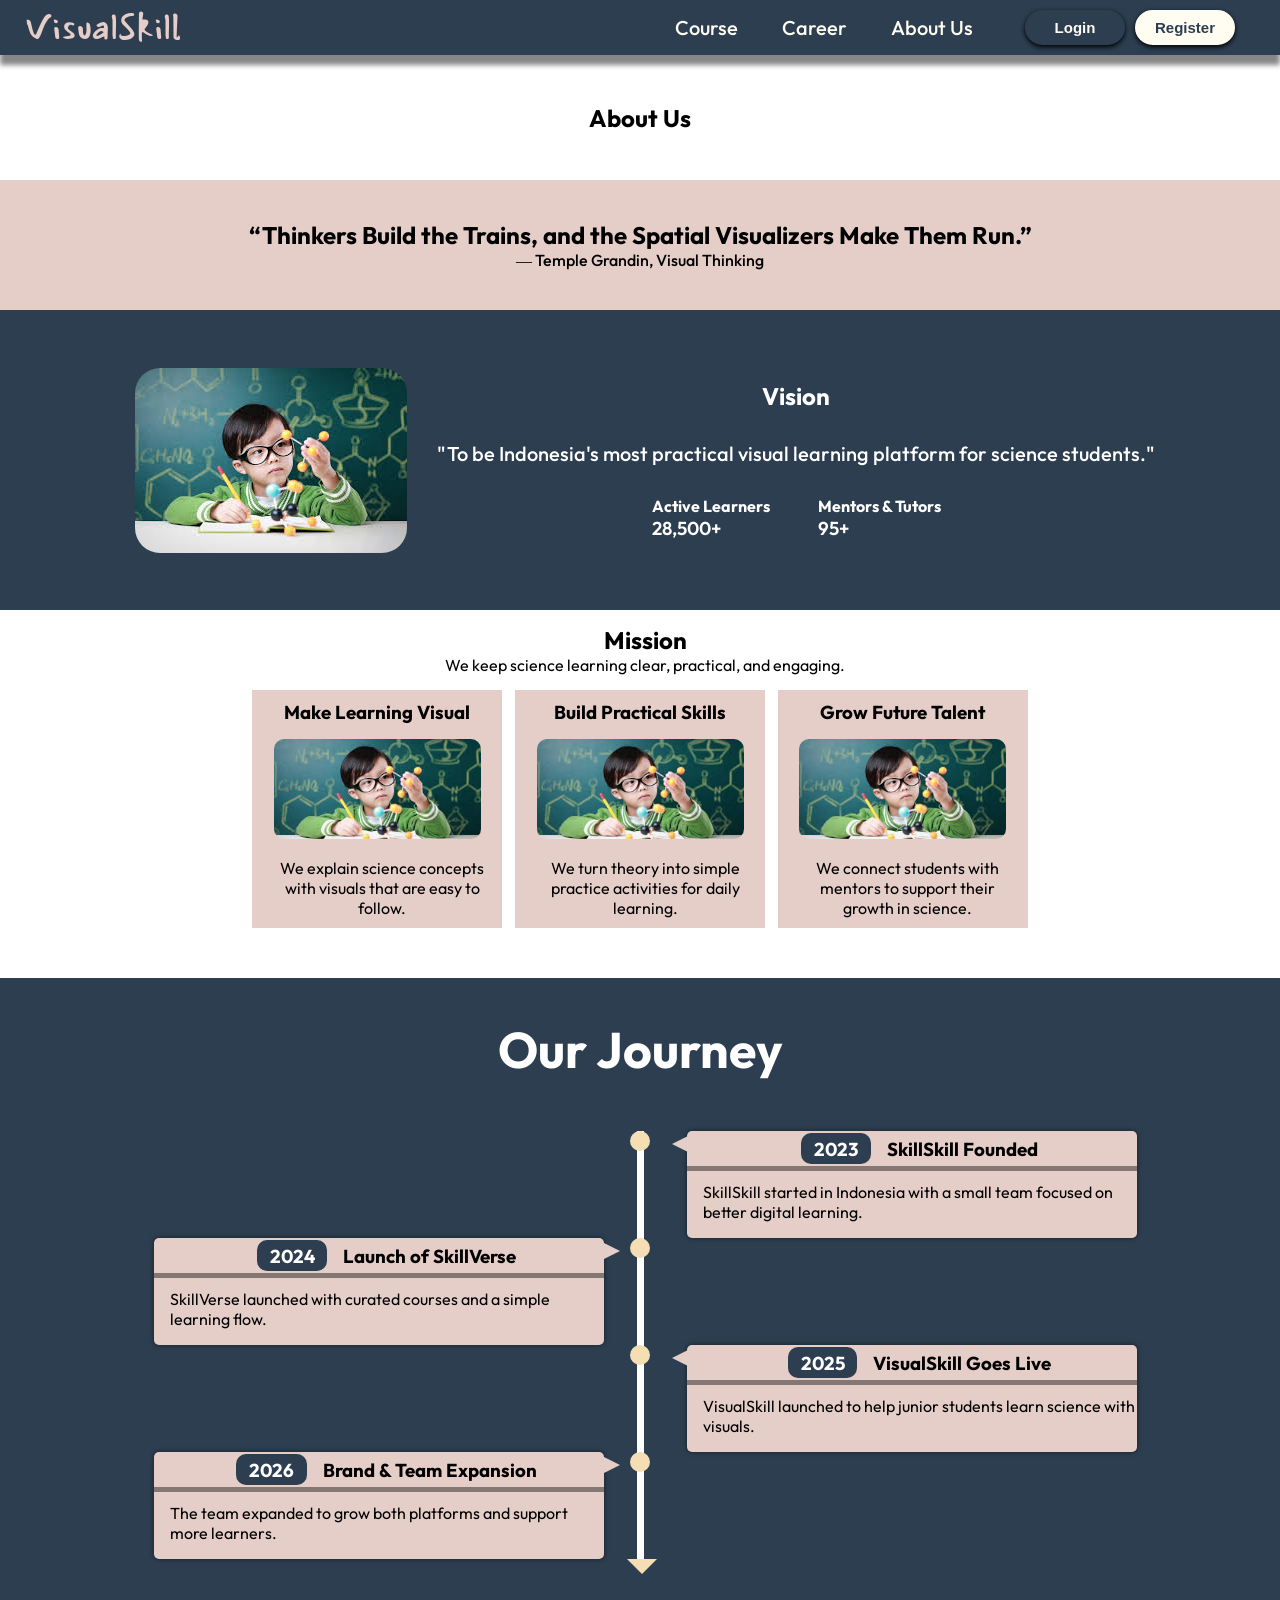
==== HTML/about-us.html @ 9ae9c4b3 "Refine content and structure across About Us, Career, Course, Homepage, and Register pages for clari" ====
<!DOCTYPE html>
<html lang="en">
<head>
    <meta charset="UTF-8">
    <meta name="viewport" content="width=device-width, initial-scale=1.0">
    <title>About Us</title>

    <link rel="stylesheet" href="../CSS/global.css">
    <link rel="stylesheet" href="../CSS/component.css">
    <link rel="stylesheet" href="../CSS/about-us.css">
    
</head>
<body>

    <nav class="navbar">
        <div class="navbar-container">
            <div class="navbar-logo">
                <a href="homepage.html" id="logo-title">VisualSkill</a>
            </div>
                <!-- hamburger menu -->
                <button class="navbar-toggle">
                    <div class="bar"></div>
                    <div class="bar"></div>
                    <div class="bar"></div>
                </button>
            <ul class="navbar-menu">
                <li><a href="course.html">Course</a></li>
                <li><a href="career.html">Career</a></li>
                <li><a href="about-us.html">About Us</a></li>

                <!-- authentication buttons -->
                 <div class="register-container">

                    <a href="register.html">
                        <button class="button login-button" >Login</button>
                    </a>

                    <a href="register.html">
                        <button class="button register-button">Register</button>
                    </a>

                 </div>
                
            </ul>
        </div>
    </nav>
    
    <section class="heading-container">
        <h2>About Us</h2>
    </section>

    <!-- The Quotes -->

        <section class="title-section">
            <div class="title-container">

                <h1 class="title">
                    “Thinkers Build the Trains, and the Spatial Visualizers Make Them Run.”
                </h1>

                <h4 class="subtitle">
                     ― Temple Grandin, Visual Thinking
                </h4>

            </div>
            

        </section>

    <section class="vision-section">
        <div class="vision-container">
            <div class="image">
                  <img src="../Assets/kids-learning.jpg" alt="Students learning together">
            </div>
           
            <div class="vision-text">
                <div class="vision-title">
                     <h1>Vision</h1>
                </div>
               
                <h3 class="vision-desc">
                    "To be Indonesia's most practical visual learning platform for science students."
                </h3>


                <div class="data">
                    <div class="data-pelajar">
                        <h4 class="data-title">Active Learners</h4>
                        <h3 class="data-num">28,500+</h3>
                    </div>

                    <div class="data-tutor">
                        <h4 class="data-title">Mentors & Tutors</h4>
                        <h3 class="data-num">95+</h3>
                    </div>
                
                </div>
            </div>
            
        </div>
    </section>

    <section class="mission-section">
        <h1>Mission</h1>
        <p>We keep science learning clear, practical, and engaging.</p>

        <div class="mission-container">
            <div class="mission-square">
                <h3>Make Learning Visual</h3>
                <img src="../Assets/kids-learning.jpg" alt="Visual learning experience">
                <p>We explain science concepts with visuals that are easy to follow.</p>
            </div>

            <div class="mission-square">
                <h3>Build Practical Skills</h3>
                <img src="../Assets/kids-learning.jpg" alt="Practical project-based learning">
                <p>We turn theory into simple practice activities for daily learning.</p>
            </div>

            <div class="mission-square">
                <h3>Grow Future Talent</h3>
                <img src="../Assets/kids-learning.jpg" alt="Community and career opportunities">
                <p>We connect students with mentors to support their growth in science.</p>
            </div>


        </div>
    </section>


    <section class="journey-section">
        <div class="journey-heading">Our Journey</div>
        <ul>
            <li>
                <i></i>
                <div class="journey-box">
                    <h3 class="title"><span class="year">2023</span>SkillSkill Founded</h3>
                    <p>
                        SkillSkill started in Indonesia with a small team focused on better digital learning.
                    </p>
                </div>
            </li>

            <li>
                <i></i>
                <div class="journey-box">
                    <h3 class="title"><span class="year">2024</span>Launch of SkillVerse</h3>
                    <p>
                        SkillVerse launched with curated courses and a simple learning flow.
                    </p>
                </div>
            </li>

            <li>
                <i></i>
                <div class="journey-box">
                    <h3 class="title"><span class="year">2025</span>VisualSkill Goes Live</h3>
                    <p>
                        VisualSkill launched to help junior students learn science with visuals.
                    </p>
                </div>
            </li>

            <li>
                <i></i>
                <div class="journey-box">
                    <h3 class="title"><span class="year">2026</span>Brand & Team Expansion</h3>
                    <p>
                        The team expanded to grow both platforms and support more learners.
                    </p>
                </div>

            </li>
            
            <li>
                <div id="next-arrow"></div>
            </li>

            
        </ul>
    </section>

    <script src="../JS/global.js"></script>
    <script src="../JS/about-us.js"></script>
</body>
</html>
---- CSS/global.css ----
@import url('https://fonts.googleapis.com/css2?family=Mansalva&family=Outfit:wght@100..900&display=swap');

:root {
  --bg-color: #FFFDF2;
  --txt-color: #2D3436;
  --nav-color: #2C3E50;
  --sec-color: #E5CDC8;
  --thr-color: #d63031;
  --text-box-before: #979797;

  --title-font:"Mansalva", sans-serif;
  --text-font: "Outfit", "sans-serif";
}





* {
    margin: 0;
    padding: 0;

    box-sizing: border-box;
}

body {
    font-family: var(--text-font);
}

a {
    color: black;
    text-decoration: none;
}

.navbar {
    background-color: var(--nav-color);
    font-family: "Outfit", "sans-serif";

    display: flex;
    align-items: center; /*cross axis*/
    justify-content: center; /*main axis*/

    position: sticky;
    top: 0;

    height: 55px;
    width: 100%;

    box-shadow: 0 10px 5px rgba(0, 0, 0, 0.475);

    /* biar selalu diatas */
    z-index: 999;
}

.navbar-container {
    display: flex;
    align-items: center;
    justify-content: space-between;

    width: 100%;
    /* agar tetap bagus di layar gede */
    max-width: 1600px;
    padding: 0 25px;
    
    
}

#logo-title {
    color: var(--sec-color);
}

.navbar-logo {
    color: var(--sec-color);
    font-size: 35px;
    font-family: "Mansalva", sans-serif;

    white-space: nowrap;

}

.navbar-container .navbar-menu {
    display: flex;
    flex-direction: row;

    text-align: center;
    gap: 20px;
    margin-left: 20px;

    list-style: none;
}

.navbar-container .navbar-menu li a {
    display: flex;
    

    text-decoration: none;
    color: var(--bg-color);

    font-size:20px;
    font-weight: 500; 

    padding: 3px 10px;

    border-radius: 20px;
    border: 2px solid transparent;
    
    /* biar kaga mungkin dia bisa wrap in newline*/
    white-space: nowrap;

    transition: all 0.7s ease;
}

.navbar-container .navbar-menu li a:hover {
    background-color: var(--bg-color);
    border: 2px solid white;

    color: black;

}

.register-container {
    display: flex;
    flex-direction: row;
    justify-content: center;
    

    width: 250px;
    min-width: 50px;
    gap: 10px;
    
}

nav .register-container button {
    width: 100px;
    height: 35px;

    color: var(--bg-color);
}

nav .register-button:focus, .register-button:hover {
    color: var(--bg-color);
}



/* bikin burger menu di mobile */
.navbar-toggle {
    /* buat dia jadi gak keliatan di layar gede */
    display: none;

    background: transparent;
    padding: 10px;

    border: none;

    cursor: pointer; /*make it clickable*/
}

.bar {
    display: block;
    width: 25px;
    height: 3px;
    margin: 5px auto;
    background: white;

    transition: all 0.3s ease-in-out;
}



/* FOOTER SECTION */
.footer-section {
    background-color: var(--nav-color);
    color: white;

    padding-top: 20px;

    min-height: 200px;
    width: 100%;

    gap: 100px;

    font-family: "Outfit", "sans-serif";
}

.footer-content {
    display: flex;
    flex-direction: row;
    justify-content: space-between;
    padding: 0 20px;
}

.company-detail-coloumn h3 {
    font-family: "Mansalva", sans-serif;
    font-size: 25px;
}

.company-detail-coloumn h4 {
    font-weight: 400;
}

.footer-section a {
    font-style: none;
    color: white;
}

.about-coloumn a {
    text-decoration: underline;
}

.footer-section .products-coloumn ul li {
    text-decoration: underline;
    list-style: none;
}

.location {
    display: flex;
    flex-direction: row;

    height: fit-content;
    width: fit-content;

    margin: 10px 0;
}

#location-logo {
    width: fit-content;
    height: 25px;

    transition: 0.3s ease;

    margin-right: 5px;
}

.phone {
    display: flex;
    flex-direction: row;
}

#phone-logo {
    width: fit-content;
    height: 25px;

    transition: 0.3s ease;

    margin-right: 5px;
}

.social-media-coloumn {
    padding-right: 40px;
}

#instagram-logo, #youtube-logo {
    width: fit-content;
    height: 30px;

    margin-top: 5px;
}

.copyright {
    text-align: center;
    margin-top: 10px;
    font-weight: 300;
    font-size: smaller;
}





/* buat untuk layar 700 - 785 */
@media (max-width: 785px) and (min-width: 700px) {
    .navbar-container .navbar-menu {
        gap: 10px !important;
    }

    .navbar-container .navbar-menu li a {
        font-size: 16px;
        padding: 3px 8px;
    }

    .register-container {
        width: 180px;
        gap: 5px;
    }

    nav .register-container button {
        width: 80px;
        height: 30px;
        font-size: 13px;
    }

    .navbar-logo {
        font-size: 28px;
    }
}

/* buat untuk layar < 700 */
@media (max-width: 700px) {
    .navbar {
        backdrop-filter: none;
        /* box-shadow: none; */
    }


    /* buat menu jadi vertikal kalau di hp */
    .navbar-container .navbar-menu {
        display: none;
        flex-direction: column;
        align-items: flex-start;
        
        position: absolute;
        
        gap: 20px !important;
        height: 250px;
        /* top: 50px; */
        right: 0;
        margin-top: 100px;
        padding: 250px 1.5rem;

        background-color: #2c3e50cb;
        box-shadow: 0 10px 10px rgba(0, 0, 0, 0.5);
        backdrop-filter: blur(10px);

        /* urutan nya selalu sama ATAS KANAN BAWAH KIRI sesuai arah jarumjam */
        border-radius: 0 0 0 10px;


    }

    .navbar-container .navbar-menu.active {
        transition: 0.3s ease-in;
        display: flex;
        align-items: flex-end;
    }

    .navbar-toggle {
        display: block;
        /* untuk tetap diatas */
        z-index: 999;
    }


    /*ganti jadi bentuk x kalau active*/
    .navbar-toggle.active .bar:nth-child(2) {
        opacity: 0;
    }

    .navbar-toggle.active .bar:nth-child(1) {
        transform: translateY(8px) rotate(45deg);
    }

    .navbar-toggle.active .bar:nth-child(3) {
        transform: translateY(-8px) rotate(-45deg);
    }

    .footer-section {
        height: 400px;
    }

    .footer-section .footer-content{
        display: flex;
        flex-direction: column;
        align-items: center;
        justify-content: flex-start;

        height: 350px;
        gap: 10px;


    }

    .company-detail-coloumn {
        height: fit-content;

        text-align: center;
    }

    .about-coloumn {
        margin-top: 1;
    }

    .copyright {
        margin-top: 0;
    }



    
}
---- CSS/component.css ----
/* Buat Button */
.button {
    width: 100%;
    height: 55px;

    box-shadow: 0 2px 5px black;
    border-radius: 20px;
    border: 2px solid var(--nav-color);

    background-color: var(--nav-color);
    color: var(--bg-color);

    text-decoration: none;
    
    display: flex;
    justify-content: center;
    align-items: center;

    position: relative;
    overflow: hidden;

    transition: 0.3s ease all;
    z-index: 1;

    font-size: 15px;
    font-weight: bold;
}

.button:before {
    transition: 0.5s all ease;
    position: absolute;
    top: 0;
    left: 50%;
    right: 50%;
    bottom: 0;
    opacity: 0;
    content: "";
    background-color: white;

    border-radius: 20px;
   
    z-index: -1;

}


.button:hover, .button:focus {
    color: #ffffff;
    box-shadow: 0 2px 10px black, 0 3px 6px black;
    border-radius: 20px;
    border: 2px solid var(--nav-color);
    color: var(--nav-color);

    font-weight: bolder;
    
}

.button:hover:before, .button:focus:before {
    transition: 0.5s all ease;
    left:0;
    right: 0;
    opacity: 1;
}

.button:active {
    transform: scale(0.9);
}



.button.register-button:before {
    background-color: var(--nav-color);
}
.button.register-button {
    background-color: var(--bg-color);
    color: var(--nav-color);
    border-color: var(--bg-color);


}
.button.register-button:hover,
.button.register-button:focus {
    background-color: var(--nav-color);
    color: white;
    border-color: none;
}
---- CSS/about-us.css ----
.heading-container {
    background-color: white;
    height: 125px;

    text-align: center;

    display: flex;
    justify-content: center;
    align-items: center;
}

.title-section {
    /* display: flex;

    align-items: center;
    justify-content: center; */

    background-color: var(--sec-color);
}

.title-container {

    text-align: center;
    
    padding: 40px;

}

.subtitle {
    font-weight: 500;
}


.vision-container {
    background-color: var(--nav-color);
    color: white;
    row-gap: 3rem;

    min-height: 300px;

    display: flex;
    justify-content: center;


}

.vision-title h4 {
    font-weight: 400;
    height: 30px;
}

.vision-section .vision-container .image{

    display: flex;
    align-content: center;
    align-items: center;
    justify-content: center;

    margin-left: 20px;

}

.vision-container .image img {
    border-radius: 25px;
}

.vision-text {
    display: flex;
    flex-direction: column;
    align-items: center;
    justify-content: center;

    padding-left: 20px ;
    gap: 20px;
}

.vision-desc {
    font-size: 20px;
    font-weight: 500;
    padding: 10px;

    text-align: center;
}

.data {
    position: relative;

    display: flex;
    justify-content: center;
    column-gap: 3rem;
}

.vision {
    text-align: center;
    margin-bottom: 2rem;
}

.data-num {
    font-weight: 600;
}


.mission-section {
    height: fit-content;

    padding-top: 15px;
}

.mission-section h1, .mission-section p {
    margin-left: 10px;
    text-align: center;
}

.mission-container {
    margin-top: 15px;
    padding: 0 10px;

    height: fit-content;

    display: flex;
    justify-content: center;

    text-align: center;

    gap: 1%;
}

.mission-square {
    background-color: var(--sec-color);

    padding: 10px;
    max-width: 250px;
    transition: 0.5s;

}

.mission-square img {
    width: 90%;
    height: 100px;
    margin: 15px 0;
    object-fit: cover;
    border-radius: 10px;
}

.mission-square:hover {
    box-shadow: 0 0 20px 0 rgba(0, 0, 0, 0.5) ;

}

.journey-section {
    background-color: var(--nav-color);
    padding: 40px 0;

    margin-top: 50px;
}

.journey-heading {
    text-align: center;
    color: white;
    font-weight: 700;
    font-size: 50px;
}

.journey-box .title {
    
    box-shadow: 0 5px 0px 0px rgba(0, 0, 0, 0.42);
    height: 35px;

    display: flex;
    justify-content: center;
    align-items: center;

}

.journey-box .year {
    background-color: var(--nav-color);
    color: white;
    border-radius: 10px;

    margin: 0 1rem;
    padding: 0.2rem 0.8rem;

    height: fit-content;

}

.journey-box p {
    padding: 1rem 0 1rem 1rem;
}

.journey-section ul {
    padding: 50px 0;
}

.journey-section ul li {
    list-style: none;
    position: relative;

    width: 7px;
    margin: 0 auto;
    background-color: rgb(255, 255, 255);
}

.journey-box {
    position: relative;
    width: clamp(280px, 90vw, 450px);
    height: fit-content;

    background-color: var(--sec-color);
    box-shadow: 0 0 5px rgba(0, 0, 0, 0.5);
    border-radius: 5px;
    /* transform: translateX(400%); */
    transition: all 0.5s ease-in-out;

}

/* right side */
.journey-section ul li:nth-child(odd) .journey-box {
    left: 50px;
}

/* left side */
.journey-section ul li:nth-child(even) .journey-box {
    left: -500px;
    /* transform: translateX(-400%); */
}

/* .journey-section ul li .journey-box.show {
    transform: translate(0%);
    transition: all 0.5s ease-in-out;
} */

.journey-section ul li i {
    position: absolute;
    left: 50%;
    top: 0;

    width: 20px;
    height: 20px;

    background-color: wheat;
    transform: translateX(-50%);
    border-radius: 50%;
}

.journey-box::before {
    content: "";
    position: absolute;

    top: 5px;
    width: 0;
    right: 0;

    border-style: solid;
}

.journey-section ul li:nth-child(odd) .journey-box::before {
    left: -15px;
    border-width: 8px 16px 8px 0;
    border-color: transparent var(--sec-color);
}

.journey-section ul li:nth-child(even) .journey-box::before {
    right: -16px;
    border-width: 8px 0px 8px 16px;
    border-color: transparent var(--sec-color);
}

#next-arrow {
    position: absolute;
    width: 0;
    height: 0;
    border: solid 15px transparent;

    border-top-color: wheat;

    transform: translateX(-10px);




    
}

@media (max-width: 1024px) and (min-width: 701px) {
    .journey-box {
        width: min(450px, calc(50vw - 60px));
    }

    .journey-section ul li:nth-child(odd) .journey-box {
        left: 30px;
    }

    .journey-section ul li:nth-child(even) .journey-box {
        left: calc(100% - 365px);
    }

    .journey-box p {
        word-break: break-word;
    }
}


@media (min-width: 769px) {
    .journey-section ul li:nth-child(even) .journey-box {
        left: calc(100% - 490px);
    }
}



@media (max-width: 700px) {

    .vision-container {
        flex-direction: column;

        padding: 40px 0;
        margin-left: 0;
    }

    .vision-section .vision-container .image {
        margin: 0;
    }

    .vision-text {
        padding: 0;

        text-align: center;
    }
    .mission-section {
        justify-content: center;
        height: fit-content;
        width: 100%;
        padding-bottom: 40px;
    }
    .mission-container {
        display: flex;
        flex-direction: column;
        justify-content: center;
        align-items: center;
        gap: 10px;
    }

    .mission-square {
        max-width: 400px;
        height: 150px;
        
        display: flex;
        flex-direction: column;
        justify-content: center;
    }   

    .journey-section ul {
        padding: 10px 0;
    }


    .journey-box {
        width: 85vw;
        max-width: 320px;
        left: 50% !important;
        transform: translateX(-50%);
        text-align: center;
        padding: 15px;

        margin-top: 15px;

    }

    .journey-box::before {
        display: none;
    }

    .journey-box p {
        padding: 1rem 0;
        text-align: center;
        margin: 0;
    }

    .journey-box .title {
        margin: 0;
        padding: 0;
    }

}
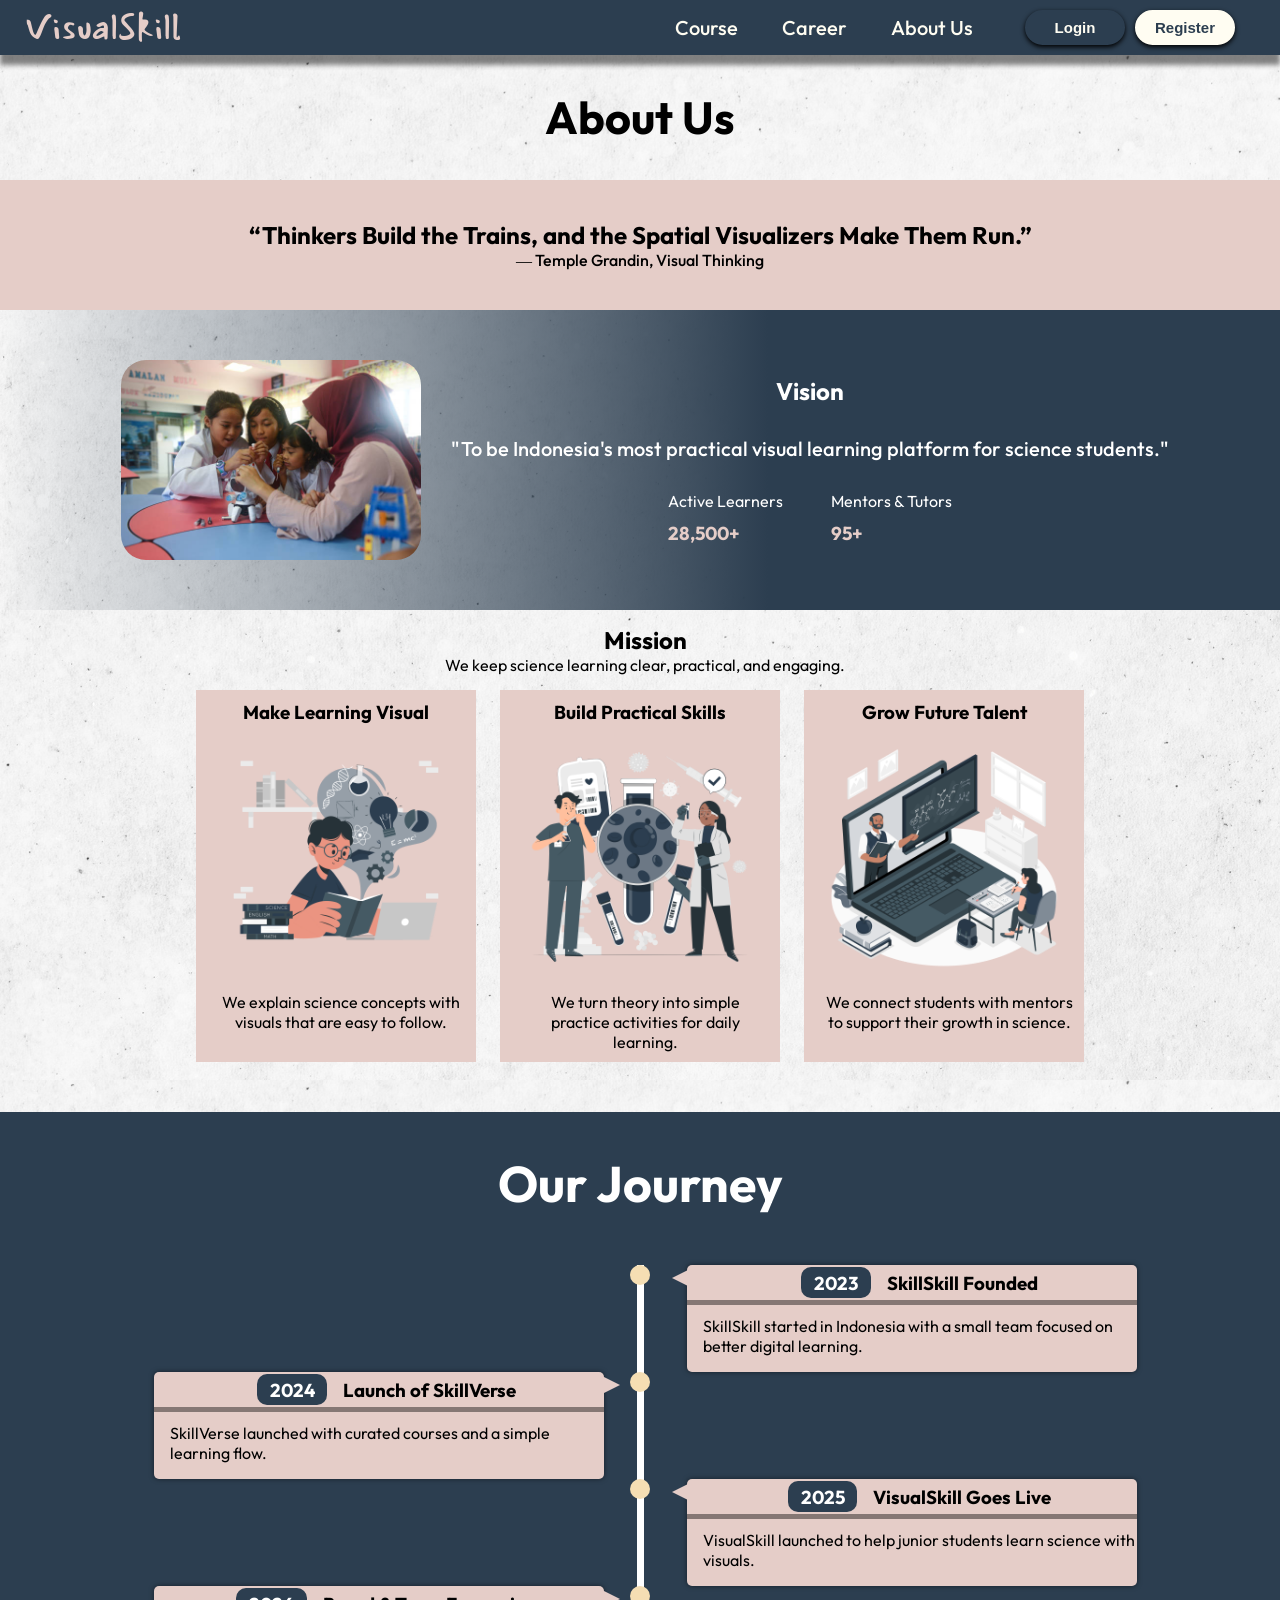
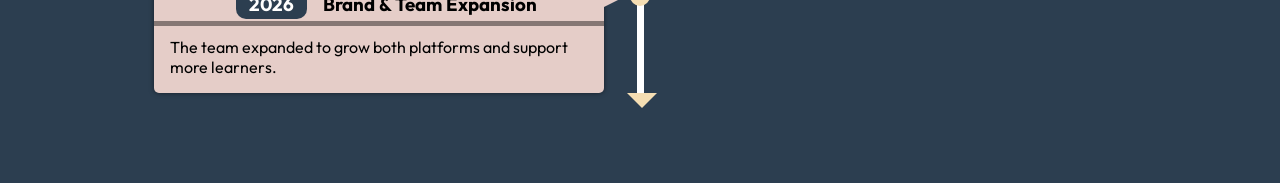
==== commit 3e89fb96: "Add picture and more styling for About Us Page" ====
--- a/HTML/about-us.html
+++ b/HTML/about-us.html
@@ -70,7 +70,7 @@
     <section class="vision-section">
         <div class="vision-container">
             <div class="image">
-                  <img src="../Assets/kids-learning.jpg" alt="Students learning together">
+                  <img src="../Assets/indo-kids-plays.jpg" alt="Students learning together">
             </div>
            
             <div class="vision-text">
@@ -107,19 +107,19 @@
         <div class="mission-container">
             <div class="mission-square">
                 <h3>Make Learning Visual</h3>
-                <img src="../Assets/kids-learning.jpg" alt="Visual learning experience">
+                <img src="../Assets/learning-concept.png" alt="Visual learning experience">
                 <p>We explain science concepts with visuals that are easy to follow.</p>
             </div>
 
             <div class="mission-square">
                 <h3>Build Practical Skills</h3>
-                <img src="../Assets/kids-learning.jpg" alt="Practical project-based learning">
+                <img src="../Assets/practical-skills.png" alt="Practical project-based learning">
                 <p>We turn theory into simple practice activities for daily learning.</p>
             </div>
 
             <div class="mission-square">
                 <h3>Grow Future Talent</h3>
-                <img src="../Assets/kids-learning.jpg" alt="Community and career opportunities">
+                <img src="../Assets/connect-mentor.png" alt="Community and career opportunities">
                 <p>We connect students with mentors to support their growth in science.</p>
             </div>
 
--- a/CSS/global.css
+++ b/CSS/global.css
@@ -25,6 +25,7 @@
 
 body {
     font-family: var(--text-font);
+    background-image: url(../Assets/white-background.png);
 }
 
 a {
@@ -170,6 +171,7 @@
 
 /* FOOTER SECTION */
 .footer-section {
+    background-image: url(../Assets/footer-background.png);
     background-color: var(--nav-color);
     color: white;
 
@@ -181,13 +183,27 @@
     gap: 100px;
 
     font-family: "Outfit", "sans-serif";
+
 }
 
 .footer-content {
     display: flex;
     flex-direction: row;
-    justify-content: space-between;
+    justify-content:space-around;
     padding: 0 20px;
+}
+
+.content-coloumn {
+    display: flex;
+    flex-direction: row;
+    gap: 40px;
+
+    padding: 20px 20px 0;
+}
+
+.empty-column {
+    max-width: 225px;
+    margin: 0 15px;
 }
 
 .company-detail-coloumn h3 {
@@ -355,7 +371,10 @@
     }
 
     .footer-section {
-        height: 400px;
+        height: fit-content;
+        padding: 40px;
+
+        background-image: url(../Assets/footer-background-vertical.png);
     }
 
     .footer-section .footer-content{
@@ -364,10 +383,15 @@
         align-items: center;
         justify-content: flex-start;
 
-        height: 350px;
+        height: 250px;
         gap: 10px;
 
 
+    }
+
+    .content-coloumn {
+        margin: 10px 0;
+        
     }
 
     .company-detail-coloumn {
@@ -380,6 +404,15 @@
         margin-top: 1;
     }
 
+    .social-media-coloumn {
+        padding: 0;
+    }
+
+    .social-media-logos {
+        display: flex;
+        justify-content: center;
+    }
+
     .copyright {
         margin-top: 0;
     }
--- a/CSS/about-us.css
+++ b/CSS/about-us.css
@@ -2,6 +2,7 @@
 
 .heading-container {
     background-color: white;
+    background-image: url(../Assets/white-background.png);
     height: 125px;
 
     text-align: center;
@@ -9,6 +10,8 @@
     display: flex;
     justify-content: center;
     align-items: center;
+
+    font-size: 30px;
 }
 
 .title-section {
@@ -34,7 +37,7 @@
 
 
 .vision-container {
-    background-color: var(--nav-color);
+    background-image: linear-gradient(to right,transparent 0%, var(--nav-color) 60%);
     color: white;
     row-gap: 3rem;
 
@@ -46,11 +49,15 @@
 
 }
 
-.vision-title h4 {
+.data-title {
     font-weight: 400;
     height: 30px;
 }
 
+.data-num {
+    color: var(--sec-color);
+}
+
 .vision-section .vision-container .image{
 
     display: flex;
@@ -59,10 +66,12 @@
     justify-content: center;
 
     margin-left: 20px;
-
+    
 }
 
 .vision-container .image img {
+    width: 300px;
+    height: auto;
     border-radius: 25px;
 }
 
@@ -97,10 +106,6 @@
     margin-bottom: 2rem;
 }
 
-.data-num {
-    font-weight: 600;
-}
-
 
 .mission-section {
     height: fit-content;
@@ -115,30 +120,31 @@
 
 .mission-container {
     margin-top: 15px;
-    padding: 0 10px;
-
-    height: fit-content;
-
-    display: flex;
-    justify-content: center;
-
-    text-align: center;
-
-    gap: 1%;
+    padding: 0 30px;
+
+    height: fit-content;
+
+    display: flex;
+    justify-content: center;
+
+    text-align: center;
+
+    gap: 2%;
 }
 
 .mission-square {
     background-color: var(--sec-color);
 
     padding: 10px;
-    max-width: 250px;
+    max-width: 280px;
+    min-height: 250px;
     transition: 0.5s;
 
 }
 
 .mission-square img {
     width: 90%;
-    height: 100px;
+    height: fit-content;
     margin: 15px 0;
     object-fit: cover;
     border-radius: 10px;
@@ -345,7 +351,8 @@
 
     .mission-square {
         max-width: 400px;
-        height: 150px;
+        min-height: 170px;
+        height: auto;
         
         display: flex;
         flex-direction: column;
@@ -382,6 +389,7 @@
     .journey-box .title {
         margin: 0;
         padding: 0;
-    }
-
-}
+        font-size: 16px;
+    }
+
+}
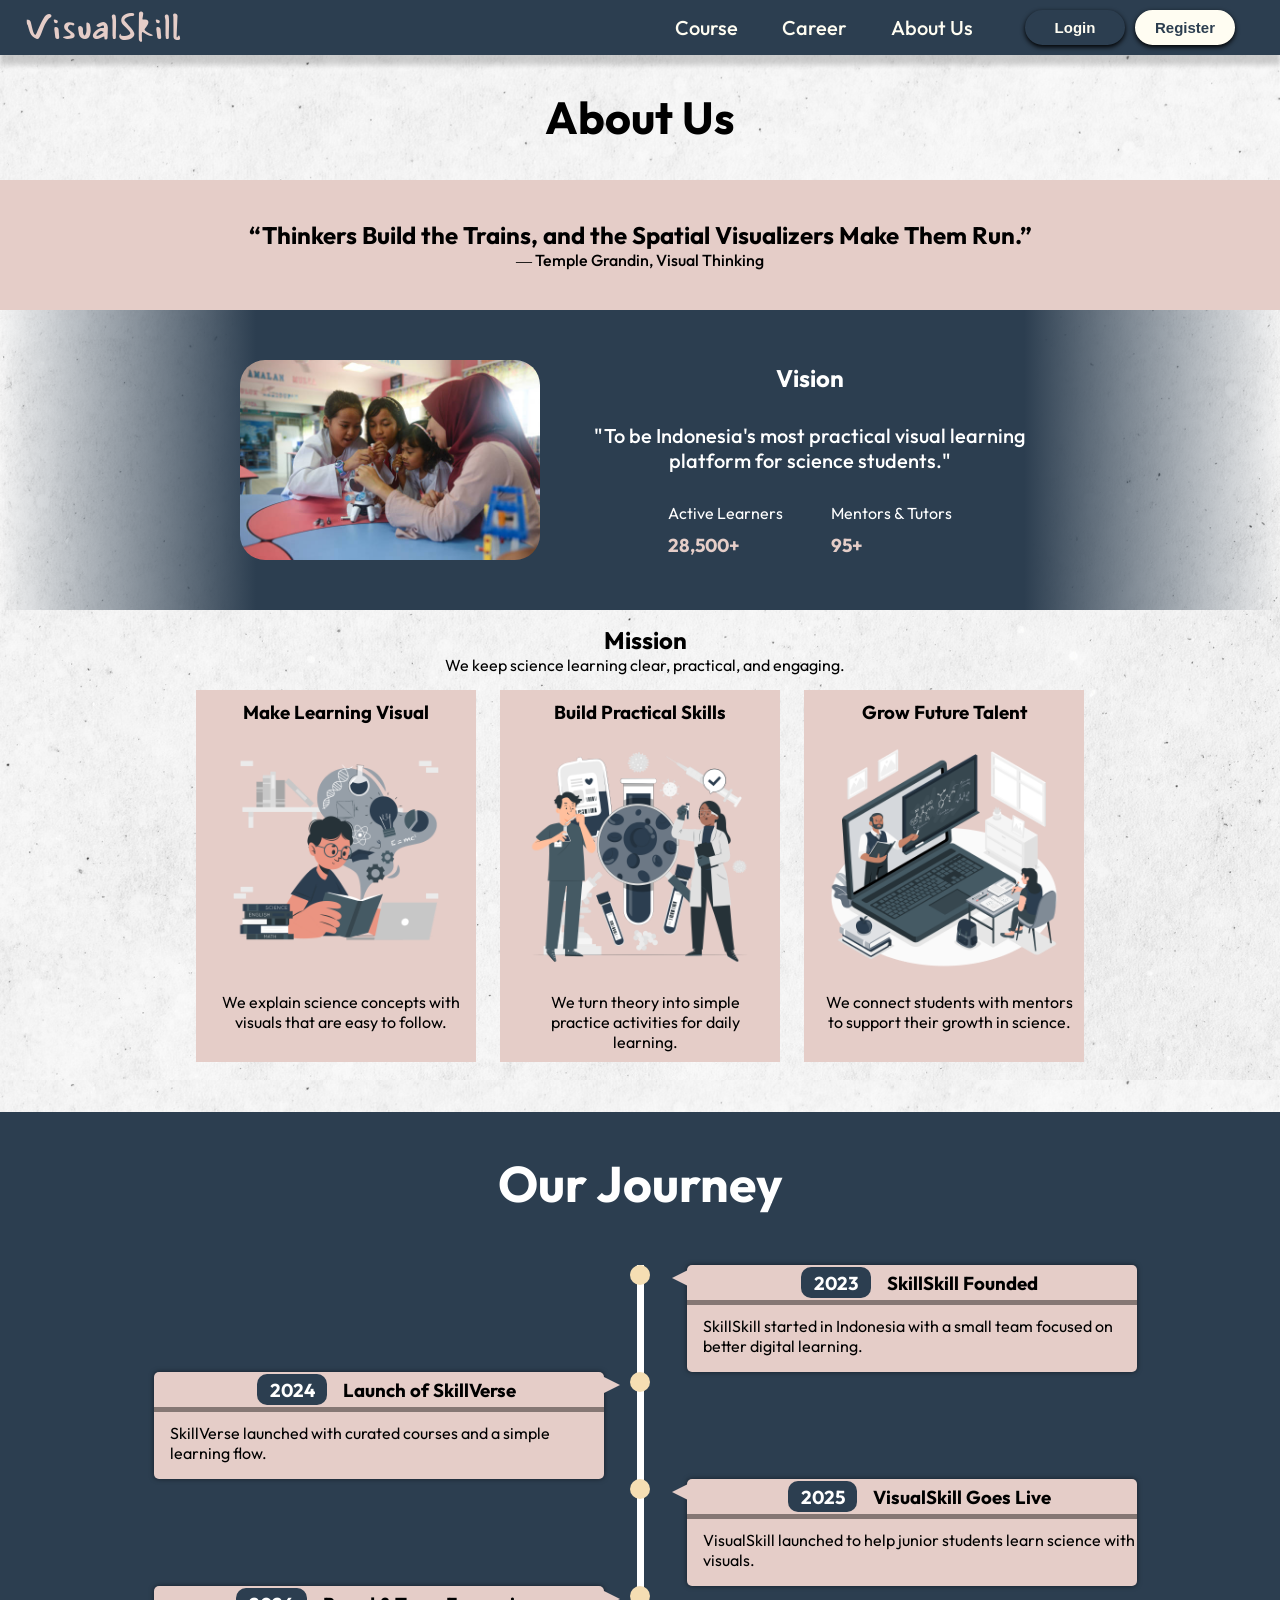
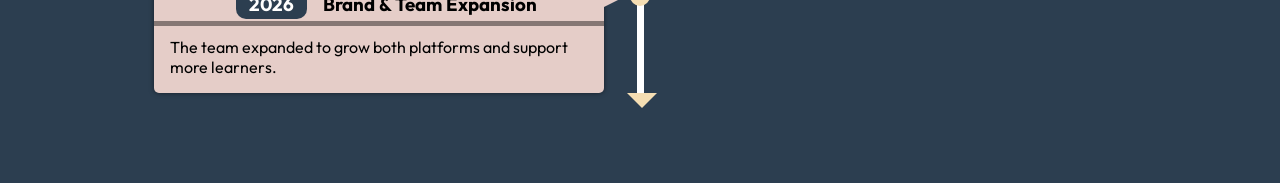
==== commit 41a00a6e: "Add a hyperlink in course page and ddit comments" ====
--- a/HTML/about-us.html
+++ b/HTML/about-us.html
@@ -17,7 +17,7 @@
             <div class="navbar-logo">
                 <a href="homepage.html" id="logo-title">VisualSkill</a>
             </div>
-                <!-- hamburger menu -->
+          
                 <button class="navbar-toggle">
                     <div class="bar"></div>
                     <div class="bar"></div>
@@ -28,7 +28,7 @@
                 <li><a href="career.html">Career</a></li>
                 <li><a href="about-us.html">About Us</a></li>
 
-                <!-- authentication buttons -->
+   
                  <div class="register-container">
 
                     <a href="register.html">
--- a/CSS/global.css
+++ b/CSS/global.css
@@ -47,7 +47,7 @@
     height: 55px;
     width: 100%;
 
-    box-shadow: 0 10px 5px rgba(0, 0, 0, 0.475);
+    box-shadow: 0 10px 5px rgba(0, 0, 0, 0.167);
 
     /* biar selalu diatas */
     z-index: 999;
@@ -372,7 +372,8 @@
 
     .footer-section {
         height: fit-content;
-        padding: 40px;
+        padding: 20px;
+        gap: 10px;
 
         background-image: url(../Assets/footer-background-vertical.png);
     }
--- a/CSS/about-us.css
+++ b/CSS/about-us.css
@@ -37,7 +37,7 @@
 
 
 .vision-container {
-    background-image: linear-gradient(to right,transparent 0%, var(--nav-color) 60%);
+    background-image: linear-gradient(to right,transparent 0%, var(--nav-color) 20%, var(--nav-color) 80%, transparent 100%);
     color: white;
     row-gap: 3rem;
 
@@ -91,6 +91,8 @@
     padding: 10px;
 
     text-align: center;
+
+    max-width: 500px;
 }
 
 .data {
@@ -291,6 +293,9 @@
 }
 
 @media (max-width: 1024px) and (min-width: 701px) {
+    .vision-container {
+         background-image: linear-gradient(to right,transparent 0%, var(--nav-color) 5%, var(--nav-color) 95%, transparent 100%);
+    }
     .journey-box {
         width: min(450px, calc(50vw - 60px));
     }
@@ -324,6 +329,7 @@
 
         padding: 40px 0;
         margin-left: 0;
+        background-color: var(--nav-color);
     }
 
     .vision-section .vision-container .image {
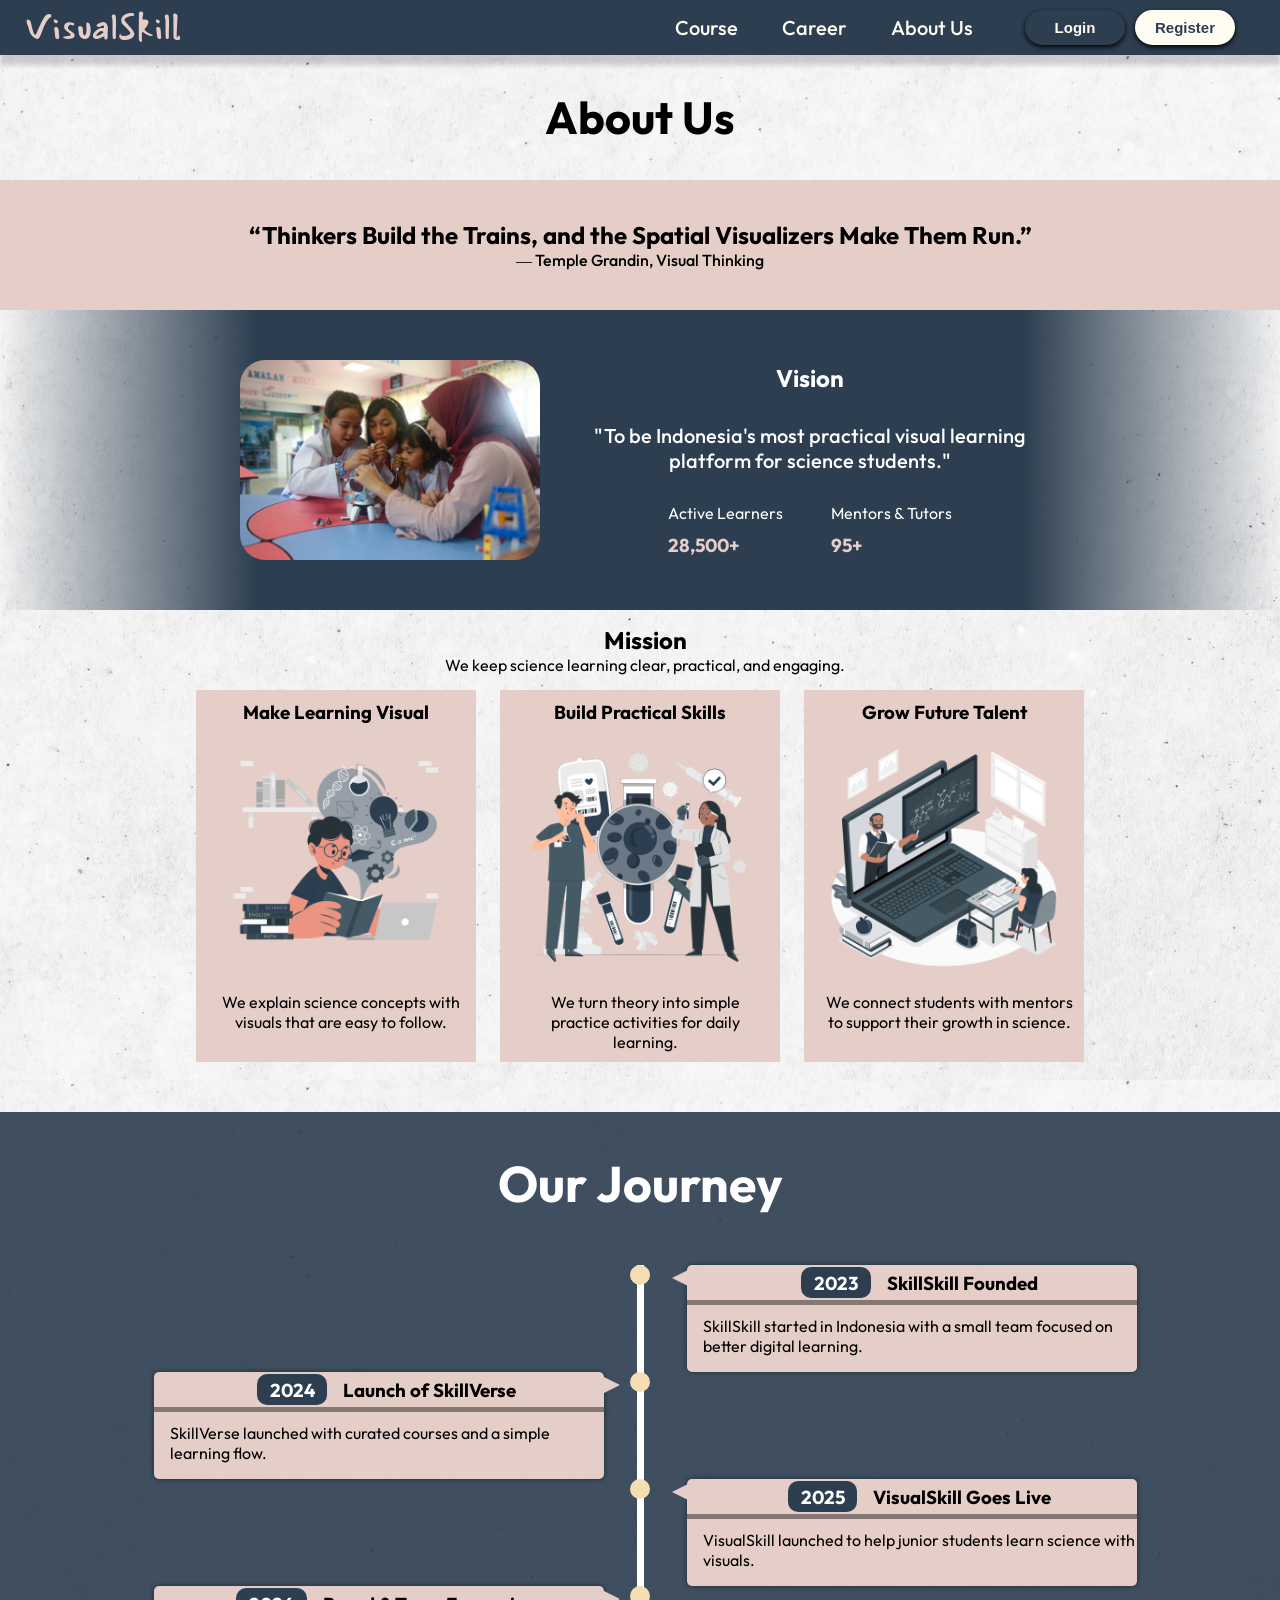
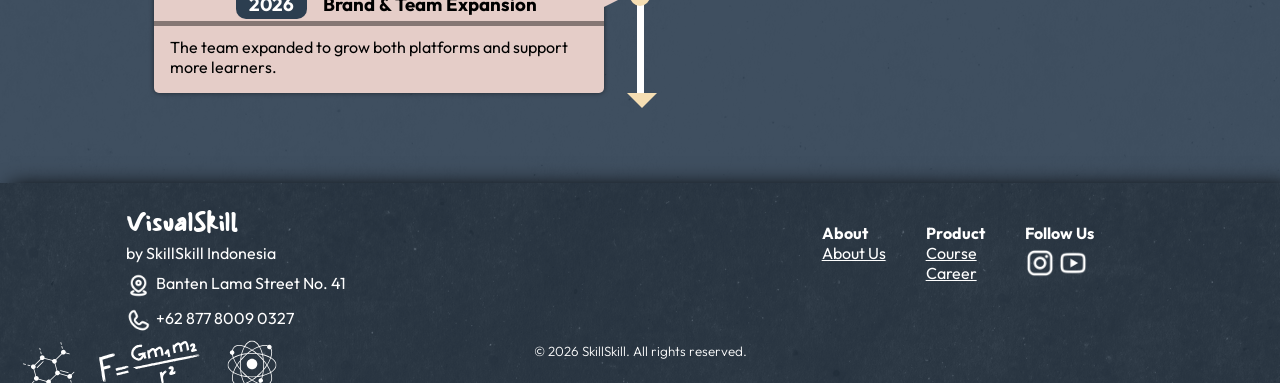
==== commit a03a4e1d: "Adding footer to other page (career, course, about us)" ====
--- a/HTML/about-us.html
+++ b/HTML/about-us.html
@@ -180,6 +180,69 @@
         </ul>
     </section>
 
+     <footer class="footer-section">
+        <div class="footer-content">
+            <div class="company-detail-coloumn">
+                <h3>VisualSkill</h3>
+                <h4>by SkillSkill Indonesia</h4>
+                <div class="location">
+                    <img src="../Assets/location.png" alt="location" id="location-logo">
+                    <p>Banten Lama Street No. 41</p>
+                </div>
+                
+                <div class="phone">
+                    <img src="../Assets/phone.png" alt="" id="phone-logo">
+                    <p>+62 877 8009 0327</p>
+                </div>
+                
+            </div>
+
+            <div class="empty-column">
+
+            </div>
+
+        
+
+            <div class="content-coloumn">
+                <div class="about-coloumn">
+                    <h4>About</h4>
+                    <a href="about-us.html">About Us</a>
+                </div>
+                <div class="products-coloumn">
+                        <ul><h4>Product</h4>
+                            <li>
+                                <a href="course.html">Course</a>
+                            </li>
+                            <li>
+                                <a href="career.html">Career</a>
+                            </li>
+                        </ul>
+                </div>
+
+                <div class="social-media-coloumn">
+                    <h4>Follow Us</h4>
+                    <div class="social-media-logos">
+
+                        <a href="https://www.instagram.com">
+                            <img src="../Assets/instagram.png" alt="" id="instagram-logo">
+                        </a>
+                        <a href="https://www.youtube.com">
+                            <img src="../Assets/youtube.png" alt="" id="youtube-logo">
+                        </a>
+
+                    </div>
+                    
+                </div>
+            </div>
+            
+            
+        </div>
+        
+        <div class="copyright">
+            &copy 2026 SkillSkill. All rights reserved.
+        </div>
+    </footer>
+
     <script src="../JS/global.js"></script>
     <script src="../JS/about-us.js"></script>
 </body>
--- a/CSS/global.css
+++ b/CSS/global.css
@@ -173,6 +173,7 @@
 .footer-section {
     background-image: url(../Assets/footer-background.png);
     background-color: var(--nav-color);
+    box-shadow: 10px 3px 20px rgb(0, 0, 0);
     color: white;
 
     padding-top: 20px;
@@ -391,7 +392,8 @@
     }
 
     .content-coloumn {
-        margin: 10px 0;
+        margin: 0;
+        padding-top: 5px;
         
     }
 
--- a/CSS/about-us.css
+++ b/CSS/about-us.css
@@ -158,7 +158,7 @@
 }
 
 .journey-section {
-    background-color: var(--nav-color);
+    background-color: #2c3e50e6;
     padding: 40px 0;
 
     margin-top: 50px;
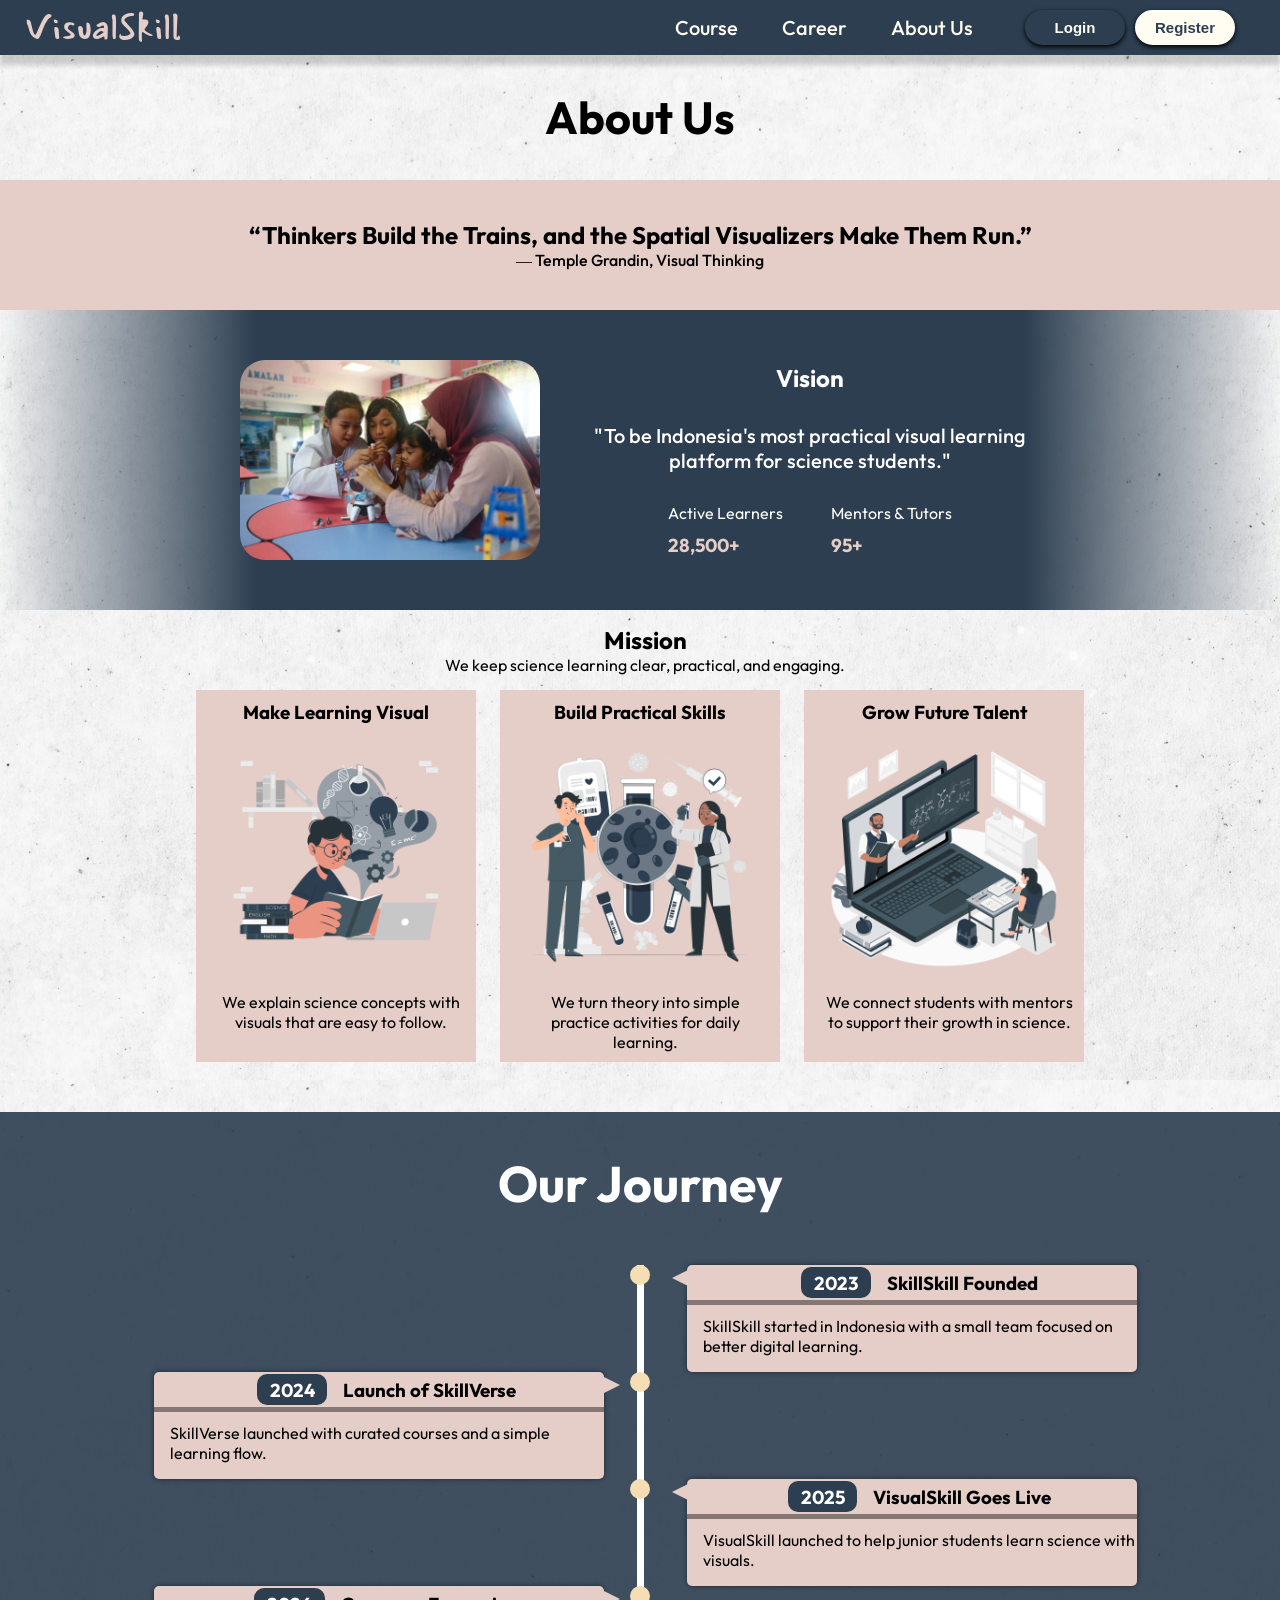
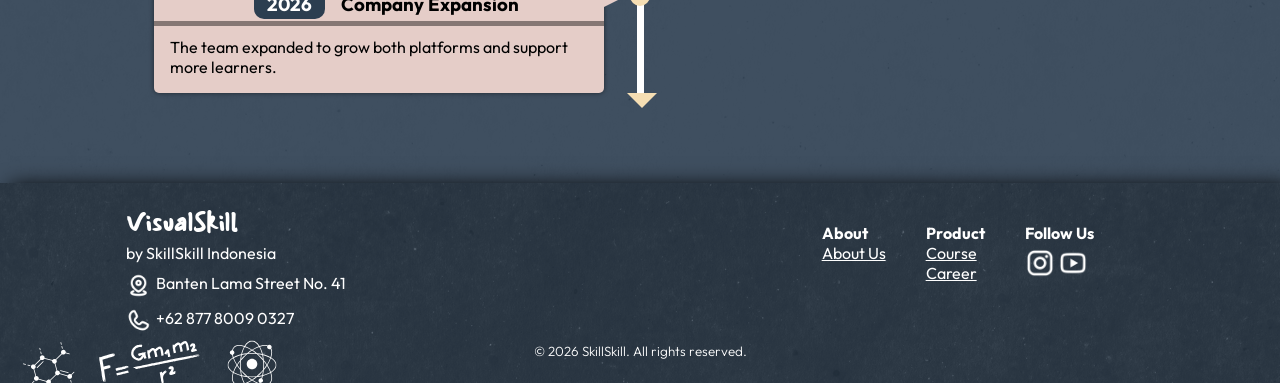
==== commit af6e36fa: "Fix: updating layout and content to fix responsiveness" ====
--- a/HTML/about-us.html
+++ b/HTML/about-us.html
@@ -164,7 +164,7 @@
             <li>
                 <i></i>
                 <div class="journey-box">
-                    <h3 class="title"><span class="year">2026</span>Brand & Team Expansion</h3>
+                    <h3 class="title"><span class="year">2026</span>Company Expansion</h3>
                     <p>
                         The team expanded to grow both platforms and support more learners.
                     </p>
--- a/CSS/global.css
+++ b/CSS/global.css
@@ -372,7 +372,7 @@
     }
 
     .footer-section {
-        height: fit-content;
+        height: 350px;
         padding: 20px;
         gap: 10px;
 
@@ -385,7 +385,7 @@
         align-items: center;
         justify-content: flex-start;
 
-        height: 250px;
+        height: fit-content;
         gap: 10px;
 
 
@@ -417,7 +417,7 @@
     }
 
     .copyright {
-        margin-top: 0;
+        margin-top: 20px;
     }
 
 
--- a/CSS/about-us.css
+++ b/CSS/about-us.css
@@ -323,6 +323,14 @@
 
 
 @media (max-width: 700px) {
+
+    .title-container .title{
+
+        
+        
+        font-size: 20px;
+
+    }
 
     .vision-container {
         flex-direction: column;
@@ -395,7 +403,15 @@
     .journey-box .title {
         margin: 0;
         padding: 0;
-        font-size: 16px;
-    }
-
-}
+        font-size: 15px;
+    }
+
+}
+
+@media (max-width: 320px ) {
+
+    .journey-box .title {
+        height: 50px;
+    }
+    
+}
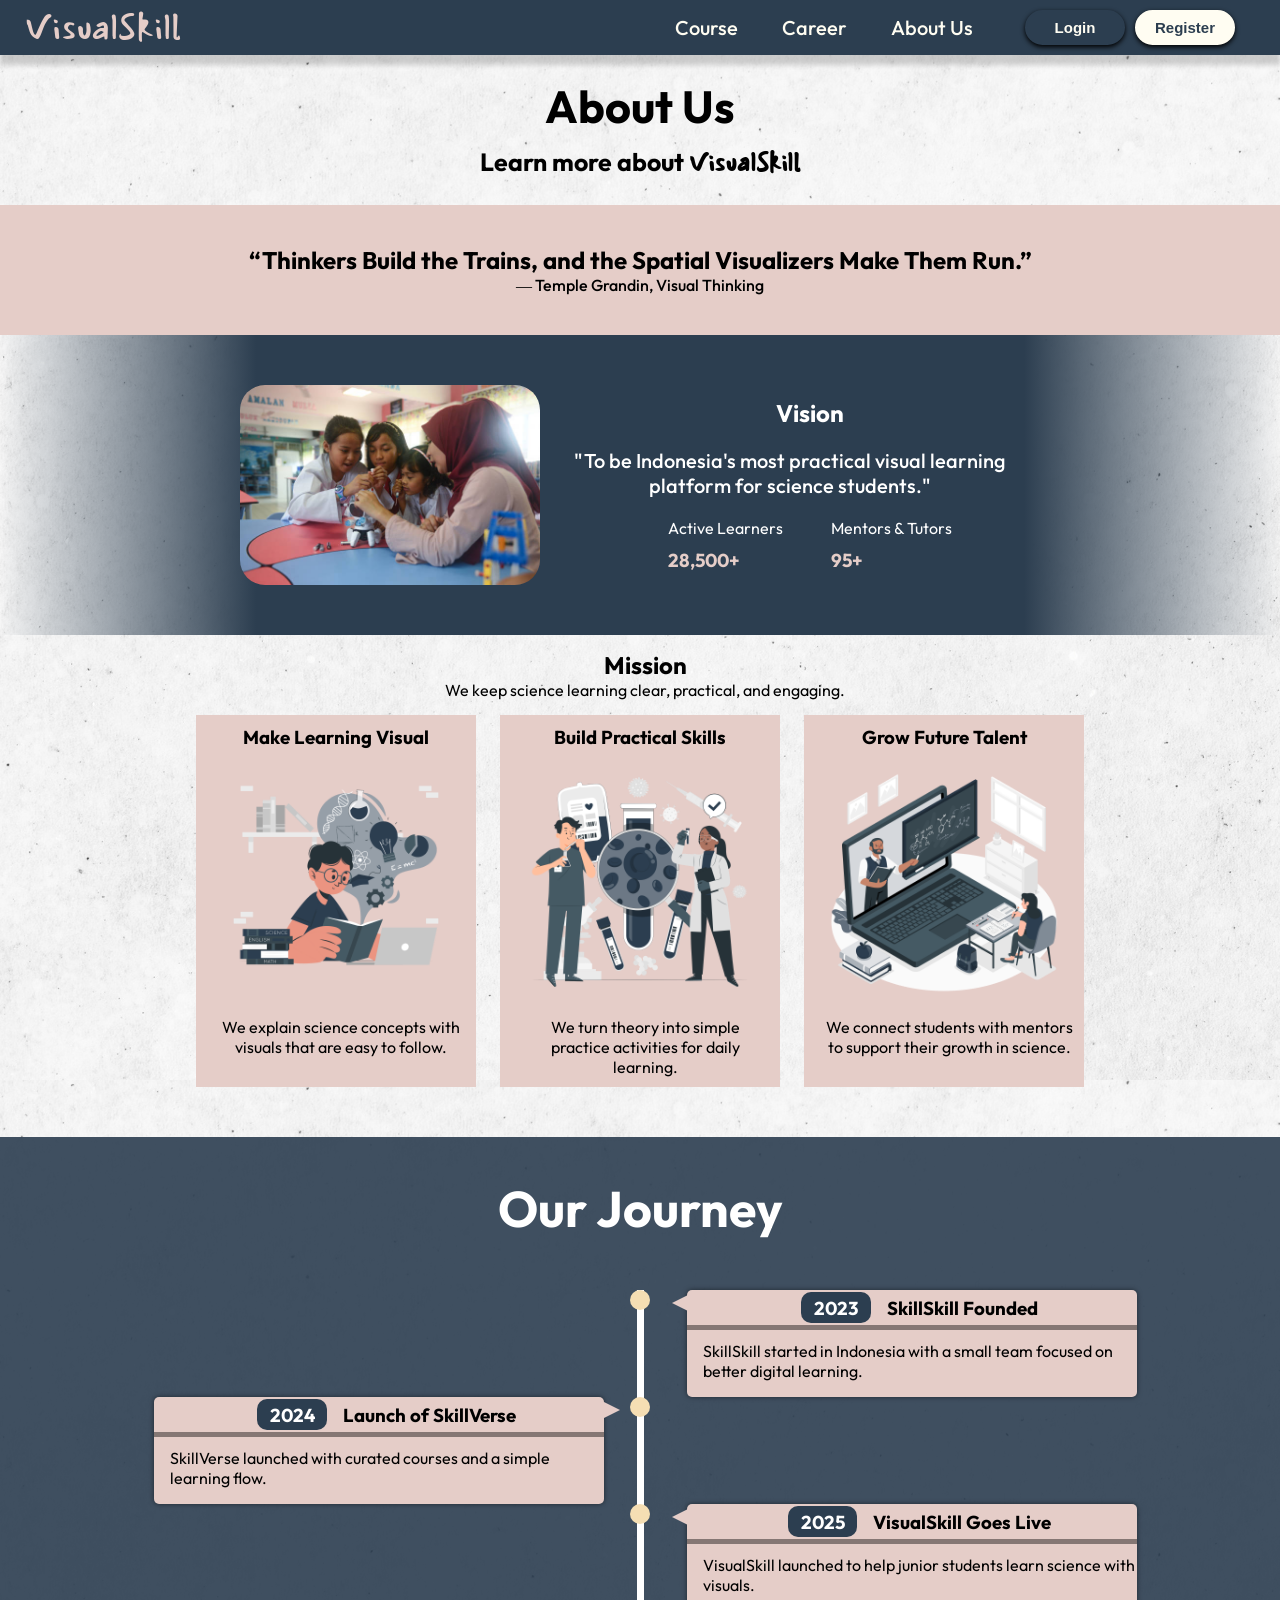
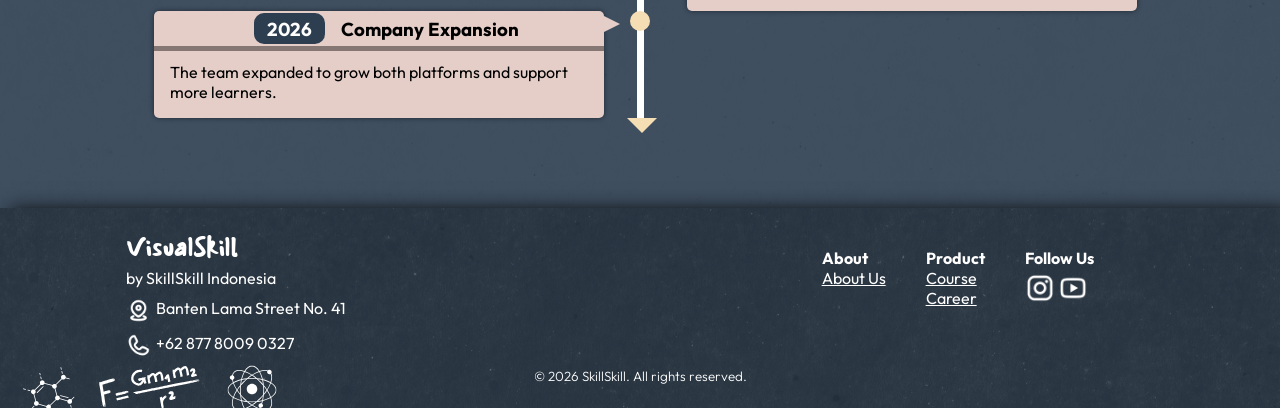
==== commit 74d64461: "fix: update style and layout in career, course, and about us page" ====
--- a/HTML/about-us.html
+++ b/HTML/about-us.html
@@ -47,6 +47,7 @@
     
     <section class="heading-container">
         <h2>About Us</h2>
+        <h5>Learn more about <span>VisualSkill</span></h5>
     </section>
 
     <!-- The Quotes -->
--- a/CSS/about-us.css
+++ b/CSS/about-us.css
@@ -3,15 +3,21 @@
 .heading-container {
     background-color: white;
     background-image: url(../Assets/white-background.png);
-    height: 125px;
+    height: 150px;
 
     text-align: center;
 
     display: flex;
     justify-content: center;
     align-items: center;
+    flex-direction: column;
+    gap:0.5rem;
 
     font-size: 30px;
+}
+
+.heading-container span {
+    font-family: var(--title-font) ;
 }
 
 .title-section {
@@ -88,7 +94,7 @@
 .vision-desc {
     font-size: 20px;
     font-weight: 500;
-    padding: 10px;
+    padding-right: 40px;
 
     text-align: center;
 
@@ -324,6 +330,10 @@
 
 @media (max-width: 700px) {
 
+    .heading-container h5{
+        width: 80%;
+    }
+
     .title-container .title{
 
         
@@ -337,17 +347,27 @@
 
         padding: 40px 0;
         margin-left: 0;
-        background-color: var(--nav-color);
+        background-image: linear-gradient(to right,transparent 0%, var(--nav-color) 10%, var(--nav-color) 90%, transparent 100%);
     }
 
     .vision-section .vision-container .image {
         margin: 0;
     }
 
+    .vision-container .image img{
+        width: 250px;
+        height: auto;
+    }
+
     .vision-text {
         padding: 0;
 
         text-align: center;
+    }
+
+    .vision-desc {
+        padding-right: 0;
+        width: 75%;
     }
     .mission-section {
         justify-content: center;
@@ -409,6 +429,10 @@
 }
 
 @media (max-width: 320px ) {
+    .vision-container .image img{
+        width: 200px;
+        height: auto;
+    }
 
     .journey-box .title {
         height: 50px;
